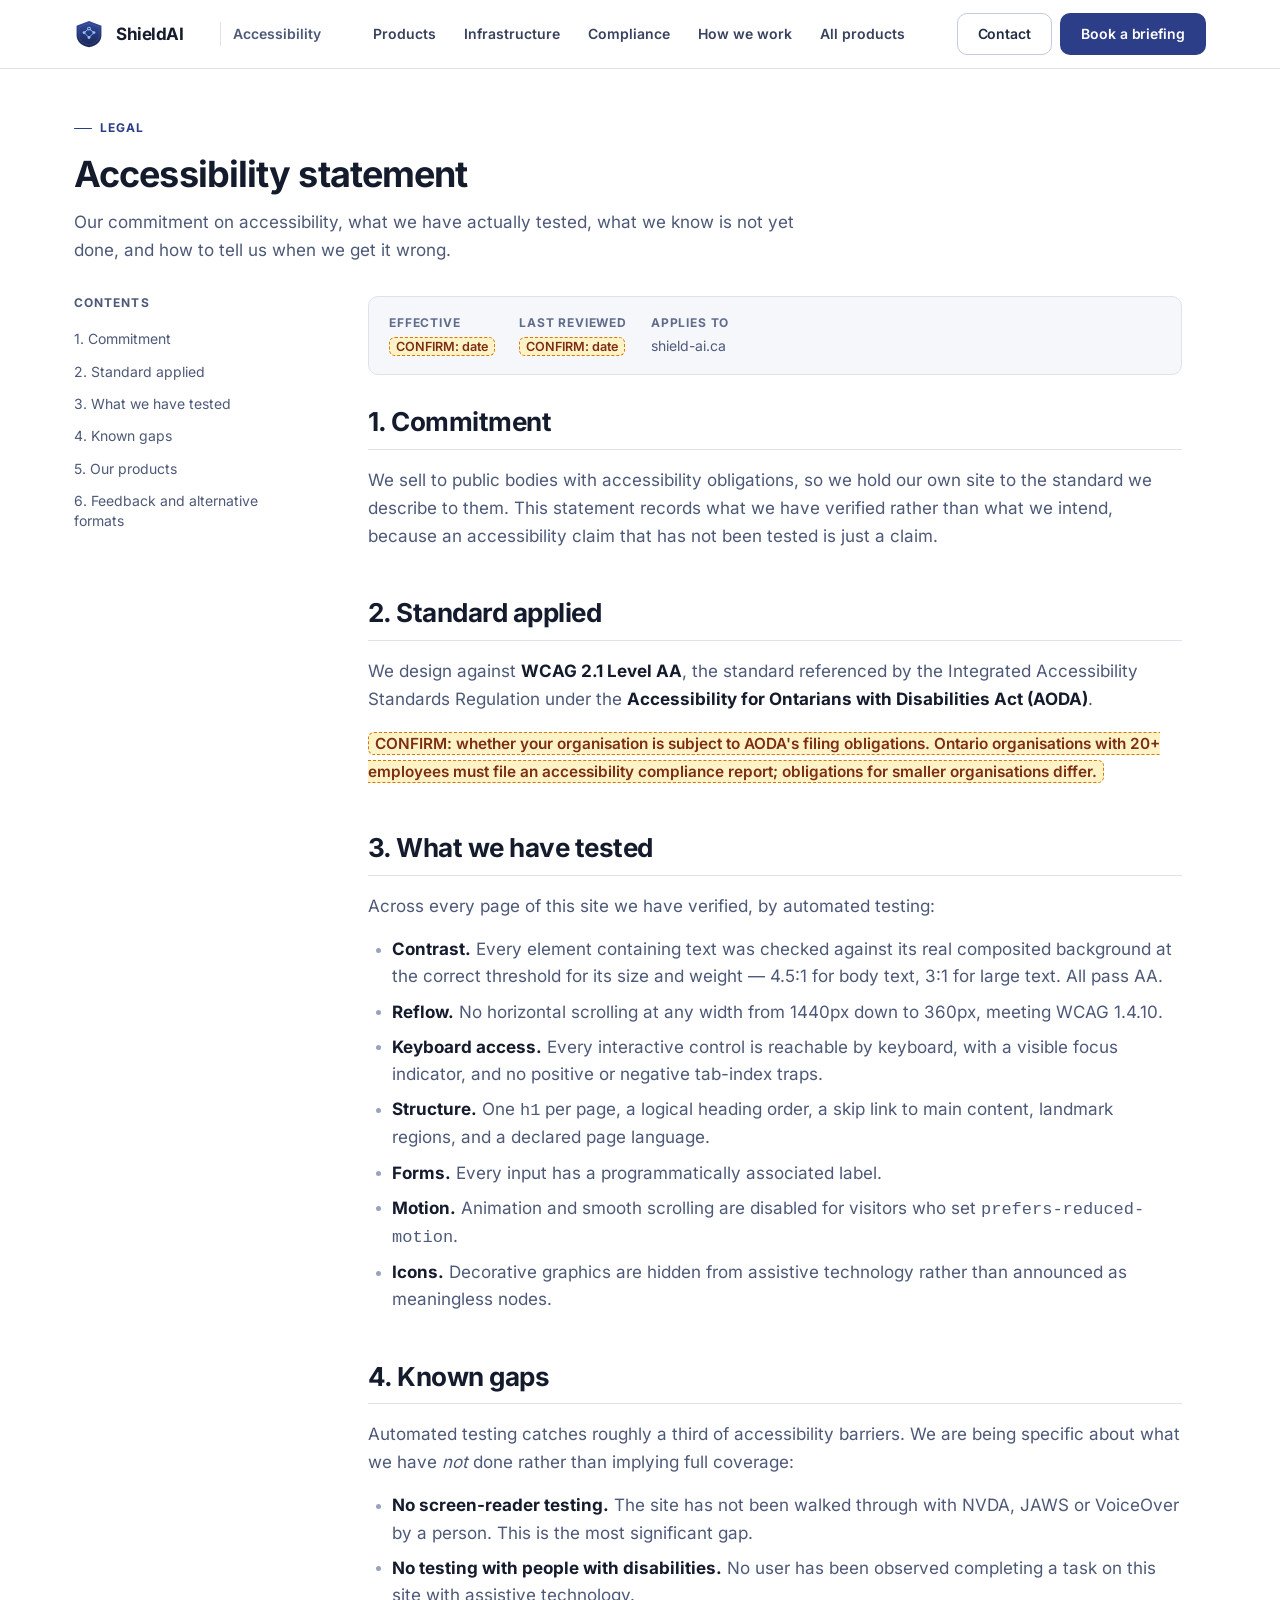
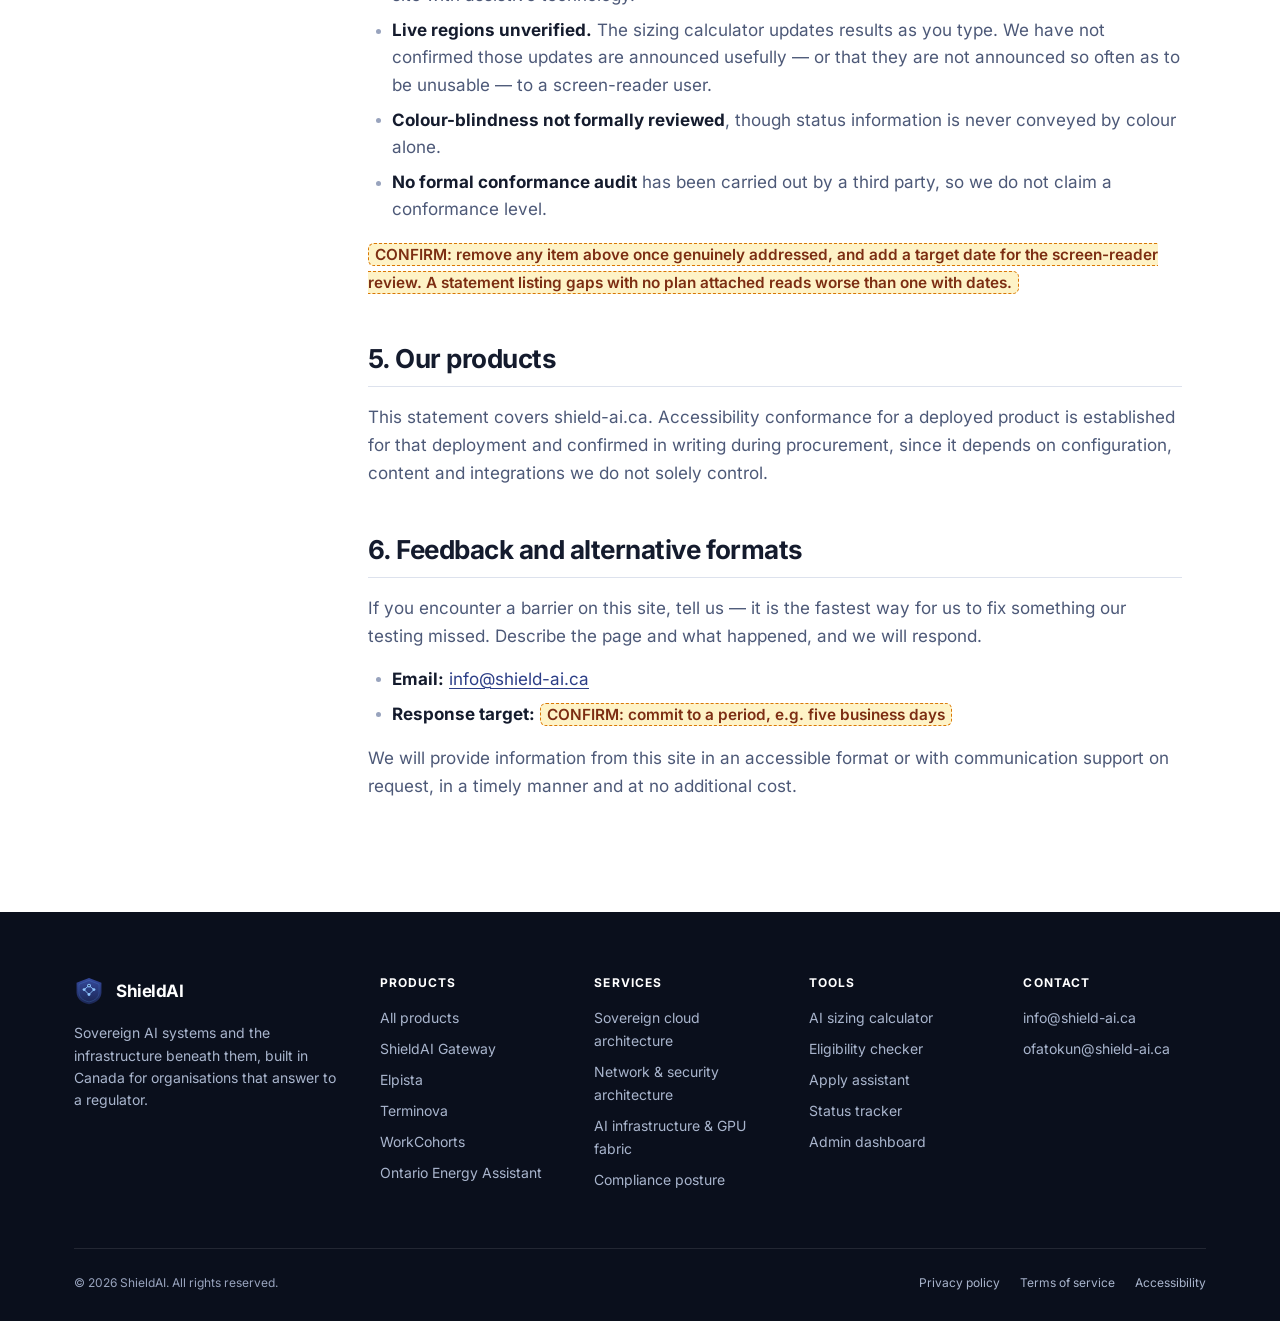
==== accessibility.html @ cab9fbd1 "Add privacy, terms and accessibility pages; self-host fonts The site asserted PIPEDA compliance whil" ====
<!DOCTYPE html>
<html lang="en">
<head>
<meta charset="UTF-8">
<meta name="viewport" content="width=device-width, initial-scale=1">
<title>Accessibility statement — ShieldAI</title>
<meta name="description" content="Our accessibility commitment for shield-ai.ca, what we have tested against WCAG 2.1 AA, and the gaps we know remain.">
<link rel="canonical" href="https://shield-ai.ca/accessibility.html">
<meta name="theme-color" content="#0a0f1c">
<meta name="robots" content="index, follow">
<link rel="icon" href="logo.svg" type="image/svg+xml">
<link rel="stylesheet" href="assets/shield.css">
</head>

<body>
<a class="skip-link" href="#main">Skip to content</a>

<!-- ══ Header ══════════════════════════════════════════════════════════ -->
<header class="site-header">
  <div class="wrap site-header__inner">
    <a class="brand" href="index.html">
      <svg class="brand__mark" viewBox="0 0 64 64" aria-hidden="true">
        <defs>
          <linearGradient id="hm" x1="32" y1="4" x2="32" y2="60" gradientUnits="userSpaceOnUse">
            <stop offset="0" stop-color="#35499C"/><stop offset="1" stop-color="#1B2653"/>
          </linearGradient>
        </defs>
        <path d="M32 4 5.5 14.2v20.3c0 12.4 8.3 21.6 26.5 25.5 18.2-3.9 26.5-13.1 26.5-25.5V14.2L32 4Z" fill="url(#hm)"/>
        <path d="M32 9.4 10.6 17.6v16.9c0 9.9 6.6 17.4 21.4 20.8 14.8-3.4 21.4-10.9 21.4-20.8V17.6L32 9.4Z" fill="none" stroke="#5AA9FF" stroke-opacity=".28" stroke-width="1.4"/>
        <g stroke="#8EC5FF" stroke-width="1.9" stroke-linecap="round" fill="none">
          <path d="M32 20.5 21.5 29M32 20.5 42.5 29M21.5 29 32 39.5M42.5 29 32 39.5"/>
        </g>
        <g fill="#8EC5FF">
          <circle cx="32" cy="20.5" r="4"/><circle cx="21.5" cy="29" r="3.1"/>
          <circle cx="42.5" cy="29" r="3.1"/><circle cx="32" cy="39.5" r="3.1"/>
        </g>
        <circle cx="32" cy="20.5" r="1.7" fill="#131B3B"/>
      </svg>
      <span>ShieldAI</span>
    </a>
    <span class="app-header__context">Accessibility</span>

    <nav class="nav" id="site-nav" aria-label="Primary">
      <a href="#portfolio">Products</a>
      <a href="#infrastructure">Infrastructure</a>
      <a href="#compliance">Compliance</a>
      <a href="#engage">How we work</a>
      <a href="products.html">All products</a>
    </nav>

    <div class="header-cta">
      <a class="btn btn--secondary" href="mailto:info@shield-ai.ca?subject=ShieldAI%20enquiry">Contact</a>
      <a class="btn btn--primary" href="mailto:info@shield-ai.ca?subject=ShieldAI%20briefing%20request&amp;body=Hi%2C%0D%0A%0D%0AI%27d%20like%20to%20book%20a%20technical%20briefing.%0D%0A%0D%0AName%3A%0D%0AOrganisation%3A%0D%0ARole%3A%0D%0AArea%20of%20interest%3A%0D%0ABest%20time%3A%0D%0A">
        Book a briefing
      </a>
    </div>

    <button class="nav-toggle" type="button" aria-expanded="false" aria-controls="site-nav">
      <span class="visually-hidden">Menu</span>
      <svg class="icon-open" viewBox="0 0 24 24" fill="none" stroke="currentColor" stroke-width="2" stroke-linecap="round" aria-hidden="true"><path d="M4 7h16M4 12h16M4 17h16"/></svg>
      <svg class="icon-close" viewBox="0 0 24 24" fill="none" stroke="currentColor" stroke-width="2" stroke-linecap="round" aria-hidden="true"><path d="M6 6l12 12M18 6 6 18"/></svg>
    </button>
  </div>
</header>

<script>
(function () {
  var btn = document.querySelector('.nav-toggle');
  var nav = document.getElementById('site-nav');
  if (!btn || !nav) return;

  function setOpen(open) {
    btn.setAttribute('aria-expanded', String(open));
    if (open) { nav.setAttribute('data-open', ''); }
    else { nav.removeAttribute('data-open'); }
  }

  btn.addEventListener('click', function () {
    setOpen(btn.getAttribute('aria-expanded') !== 'true');
  });

  // Close after choosing a destination, or on Escape
  nav.addEventListener('click', function (e) {
    if (e.target.closest('a')) setOpen(false);
  });
  document.addEventListener('keydown', function (e) {
    if (e.key === 'Escape' && btn.getAttribute('aria-expanded') === 'true') {
      setOpen(false); btn.focus();
    }
  });
  // Reset state if the viewport grows back to the desktop layout
  window.matchMedia('(min-width: 941px)').addEventListener('change', function (m) {
    if (m.matches) setOpen(false);
  });
})();
</script>
<main id="main">
<section class="app-main app-main--plain">
  <div class="wrap">

    <div class="page-head">
      <span class="eyebrow">Legal</span>
      <h1>Accessibility statement</h1>
      <p>
        Our commitment on accessibility, what we have actually tested, what we know is not
        yet done, and how to tell us when we get it wrong.
      </p>
    </div>

    <div class="legal">

      <nav class="legal__toc" aria-label="Contents">
        <h2>Contents</h2>
        <ol>
          <li><a href="#commitment">1. Commitment</a></li>
          <li><a href="#standard">2. Standard applied</a></li>
          <li><a href="#tested">3. What we have tested</a></li>
          <li><a href="#gaps">4. Known gaps</a></li>
          <li><a href="#products">5. Our products</a></li>
          <li><a href="#feedback">6. Feedback and alternative formats</a></li>
        </ol>
      </nav>

      <div class="legal__body">

        <div class="legal__meta">
          <div><strong>Effective</strong><mark class="todo">CONFIRM: date</mark></div>
          <div><strong>Last reviewed</strong><mark class="todo">CONFIRM: date</mark></div>
          <div><strong>Applies to</strong>shield-ai.ca</div>
        </div>

        <section id="commitment">
          <h2>1. Commitment</h2>
          <p>
            We sell to public bodies with accessibility obligations, so we hold our own site to the
            standard we describe to them. This statement records what we have verified rather than
            what we intend, because an accessibility claim that has not been tested is just a claim.
          </p>
        </section>

        <section id="standard">
          <h2>2. Standard applied</h2>
          <p>
            We design against <strong>WCAG 2.1 Level AA</strong>, the standard referenced by the
            Integrated Accessibility Standards Regulation under the <strong>Accessibility for
            Ontarians with Disabilities Act (AODA)</strong>.
          </p>
          <p>
            <mark class="todo">CONFIRM: whether your organisation is subject to AODA's filing
            obligations. Ontario organisations with 20+ employees must file an accessibility
            compliance report; obligations for smaller organisations differ.</mark>
          </p>
        </section>

        <section id="tested">
          <h2>3. What we have tested</h2>
          <p>Across every page of this site we have verified, by automated testing:</p>
          <ul>
            <li><strong>Contrast.</strong> Every element containing text was checked against its real
            composited background at the correct threshold for its size and weight — 4.5:1 for body
            text, 3:1 for large text. All pass AA.</li>
            <li><strong>Reflow.</strong> No horizontal scrolling at any width from 1440px down to
            360px, meeting WCAG 1.4.10.</li>
            <li><strong>Keyboard access.</strong> Every interactive control is reachable by keyboard,
            with a visible focus indicator, and no positive or negative tab-index traps.</li>
            <li><strong>Structure.</strong> One <code>h1</code> per page, a logical heading order, a
            skip link to main content, landmark regions, and a declared page language.</li>
            <li><strong>Forms.</strong> Every input has a programmatically associated label.</li>
            <li><strong>Motion.</strong> Animation and smooth scrolling are disabled for visitors who
            set <code>prefers-reduced-motion</code>.</li>
            <li><strong>Icons.</strong> Decorative graphics are hidden from assistive technology
            rather than announced as meaningless nodes.</li>
          </ul>
        </section>

        <section id="gaps">
          <h2>4. Known gaps</h2>
          <p>
            Automated testing catches roughly a third of accessibility barriers. We are being
            specific about what we have <em>not</em> done rather than implying full coverage:
          </p>
          <ul>
            <li><strong>No screen-reader testing.</strong> The site has not been walked through with
            NVDA, JAWS or VoiceOver by a person. This is the most significant gap.</li>
            <li><strong>No testing with people with disabilities.</strong> No user has been observed
            completing a task on this site with assistive technology.</li>
            <li><strong>Live regions unverified.</strong> The sizing calculator updates results as you
            type. We have not confirmed those updates are announced usefully — or that they are not
            announced so often as to be unusable — to a screen-reader user.</li>
            <li><strong>Colour-blindness not formally reviewed</strong>, though status information is
            never conveyed by colour alone.</li>
            <li><strong>No formal conformance audit</strong> has been carried out by a third party, so
            we do not claim a conformance level.</li>
          </ul>
          <p>
            <mark class="todo">CONFIRM: remove any item above once genuinely addressed, and add a
            target date for the screen-reader review. A statement listing gaps with no plan attached
            reads worse than one with dates.</mark>
          </p>
        </section>

        <section id="products">
          <h2>5. Our products</h2>
          <p>
            This statement covers shield-ai.ca. Accessibility conformance for a deployed product is
            established for that deployment and confirmed in writing during procurement, since it
            depends on configuration, content and integrations we do not solely control.
          </p>
        </section>

        <section id="feedback">
          <h2>6. Feedback and alternative formats</h2>
          <p>
            If you encounter a barrier on this site, tell us — it is the fastest way for us to fix
            something our testing missed. Describe the page and what happened, and we will respond.
          </p>
          <ul>
            <li><strong>Email:</strong> <a href="mailto:info@shield-ai.ca?subject=Accessibility%20feedback">info@shield-ai.ca</a></li>
            <li><strong>Response target:</strong> <mark class="todo">CONFIRM: commit to a period, e.g.
            five business days</mark></li>
          </ul>
          <p>
            We will provide information from this site in an accessible format or with communication
            support on request, in a timely manner and at no additional cost.
          </p>
        </section>

      </div>
    </div>
  </div>
</section>
</main>

<!-- ══ Footer ══════════════════════════════════════════════════════════ -->
<footer class="site-footer">
  <div class="wrap">
    <div class="footer-grid">

      <div class="footer-brand">
        <span class="brand">
          <svg class="brand__mark" viewBox="0 0 64 64" aria-hidden="true">
            <defs>
              <linearGradient id="fm" x1="32" y1="4" x2="32" y2="60" gradientUnits="userSpaceOnUse">
                <stop offset="0" stop-color="#35499C"/><stop offset="1" stop-color="#1B2653"/>
              </linearGradient>
            </defs>
            <path d="M32 4 5.5 14.2v20.3c0 12.4 8.3 21.6 26.5 25.5 18.2-3.9 26.5-13.1 26.5-25.5V14.2L32 4Z" fill="url(#fm)"/>
            <path d="M32 9.4 10.6 17.6v16.9c0 9.9 6.6 17.4 21.4 20.8 14.8-3.4 21.4-10.9 21.4-20.8V17.6L32 9.4Z" fill="none" stroke="#5AA9FF" stroke-opacity=".28" stroke-width="1.4"/>
            <g stroke="#8EC5FF" stroke-width="1.9" stroke-linecap="round" fill="none">
              <path d="M32 20.5 21.5 29M32 20.5 42.5 29M21.5 29 32 39.5M42.5 29 32 39.5"/>
            </g>
            <g fill="#8EC5FF">
              <circle cx="32" cy="20.5" r="4"/><circle cx="21.5" cy="29" r="3.1"/>
              <circle cx="42.5" cy="29" r="3.1"/><circle cx="32" cy="39.5" r="3.1"/>
            </g>
            <circle cx="32" cy="20.5" r="1.7" fill="#131B3B"/>
          </svg>
          <span>ShieldAI</span>
        </span>
        <p>Sovereign AI systems and the infrastructure beneath them, built in Canada for organisations that answer to a regulator.</p>
      </div>

      <div>
        <h4>Products</h4>
        <ul>
          <li><a href="products.html">All products</a></li>
          <li><a href="gateway.html">ShieldAI Gateway</a></li>
          <li><a href="https://elpista.com" target="_blank" rel="noopener">Elpista</a></li>
          <li><a href="https://terminova.io" target="_blank" rel="noopener">Terminova</a></li>
          <li><a href="https://workcohorts.com" target="_blank" rel="noopener">WorkCohorts</a></li>
          <li><a href="ontario-energy-demo.html">Ontario Energy Assistant</a></li>
        </ul>
      </div>

      <div>
        <h4>Services</h4>
        <ul>
          <li><a href="index.html#infrastructure">Sovereign cloud architecture</a></li>
          <li><a href="index.html#infrastructure">Network &amp; security architecture</a></li>
          <li><a href="index.html#infrastructure">AI infrastructure &amp; GPU fabric</a></li>
          <li><a href="index.html#compliance">Compliance posture</a></li>
        </ul>
      </div>

      <div>
        <h4>Tools</h4>
        <ul>
          <li><a href="sizing.html">AI sizing calculator</a></li>
          <li><a href="eligibility-checker.html">Eligibility checker</a></li>
          <li><a href="apply-assistant.html">Apply assistant</a></li>
          <li><a href="status-tracker.html">Status tracker</a></li>
          <li><a href="admin-dashboard.html">Admin dashboard</a></li>
        </ul>
      </div>

      <div>
        <h4>Contact</h4>
        <ul>
          <li><a href="mailto:info@shield-ai.ca">info@shield-ai.ca</a></li>
          <li><a href="mailto:ofatokun@shield-ai.ca">ofatokun@shield-ai.ca</a></li>
        </ul>
      </div>

    </div>

    <div class="footer-bottom">
      <p>&copy; 2026 ShieldAI. All rights reserved.</p>
      <nav aria-label="Legal">
        <a href="privacy.html">Privacy policy</a>
        <a href="terms.html">Terms of service</a>
        <a href="accessibility.html">Accessibility</a>
      </nav>
    </div>
  </div>
</footer>
</body>
</html>
---- assets/shield.css ----
/* ==========================================================================
   0. Fonts — self-hosted
   Served from our own origin rather than fonts.googleapis.com. A visitor's IP
   address is not disclosed to a third party in order to read this site, which
   is the minimum standard for a company that sells data sovereignty.
   Inter and JetBrains Mono are both SIL Open Font License 1.1.
   ========================================================================== */

@font-face {
  font-family: 'Inter'; font-style: normal; font-weight: 400; font-display: swap;
  src: url('fonts/inter-latin-400-normal.woff2') format('woff2');
  unicode-range: U+0000-00FF,U+0131,U+0152-0153,U+02BB-02BC,U+02C6,U+02DA,U+02DC,U+0304,U+0308,U+0329,U+2000-206F,U+2074,U+20AC,U+2122,U+2191,U+2193,U+2212,U+2215,U+FEFF,U+FFFD;
}
@font-face {
  font-family: 'Inter'; font-style: normal; font-weight: 500; font-display: swap;
  src: url('fonts/inter-latin-500-normal.woff2') format('woff2');
  unicode-range: U+0000-00FF,U+0131,U+0152-0153,U+02BB-02BC,U+02C6,U+02DA,U+02DC,U+0304,U+0308,U+0329,U+2000-206F,U+2074,U+20AC,U+2122,U+2191,U+2193,U+2212,U+2215,U+FEFF,U+FFFD;
}
@font-face {
  font-family: 'Inter'; font-style: normal; font-weight: 600; font-display: swap;
  src: url('fonts/inter-latin-600-normal.woff2') format('woff2');
  unicode-range: U+0000-00FF,U+0131,U+0152-0153,U+02BB-02BC,U+02C6,U+02DA,U+02DC,U+0304,U+0308,U+0329,U+2000-206F,U+2074,U+20AC,U+2122,U+2191,U+2193,U+2212,U+2215,U+FEFF,U+FFFD;
}
@font-face {
  font-family: 'Inter'; font-style: normal; font-weight: 700; font-display: swap;
  src: url('fonts/inter-latin-700-normal.woff2') format('woff2');
  unicode-range: U+0000-00FF,U+0131,U+0152-0153,U+02BB-02BC,U+02C6,U+02DA,U+02DC,U+0304,U+0308,U+0329,U+2000-206F,U+2074,U+20AC,U+2122,U+2191,U+2193,U+2212,U+2215,U+FEFF,U+FFFD;
}
@font-face {
  font-family: 'JetBrains Mono'; font-style: normal; font-weight: 400; font-display: swap;
  src: url('fonts/jetbrains-mono-latin-400-normal.woff2') format('woff2');
  unicode-range: U+0000-00FF,U+0131,U+0152-0153,U+02BB-02BC,U+02C6,U+02DA,U+02DC,U+0304,U+0308,U+0329,U+2000-206F,U+2074,U+20AC,U+2122,U+2191,U+2193,U+2212,U+2215,U+FEFF,U+FFFD;
}
@font-face {
  font-family: 'JetBrains Mono'; font-style: normal; font-weight: 500; font-display: swap;
  src: url('fonts/jetbrains-mono-latin-500-normal.woff2') format('woff2');
  unicode-range: U+0000-00FF,U+0131,U+0152-0153,U+02BB-02BC,U+02C6,U+02DA,U+02DC,U+0304,U+0308,U+0329,U+2000-206F,U+2074,U+20AC,U+2122,U+2191,U+2193,U+2212,U+2215,U+FEFF,U+FFFD;
}

/* ==========================================================================
   ShieldAI Design System
   One stylesheet shared by every page. Change a token here, it changes
   everywhere. Do not re-declare these values in page-level <style> blocks.
   ========================================================================== */

/* --- 1. Tokens ---------------------------------------------------------- */

:root {
  /* Ink / neutral ramp — cool-shifted to sit with the brand navy */
  --n-0:   #ffffff;
  --n-25:  #fbfcfe;
  --n-50:  #f5f7fb;
  --n-100: #eceff6;
  --n-200: #dde2ed;
  --n-300: #c3cbdc;
  --n-400: #98a3bd;
  --n-500: #6b7899;
  --n-600: #4d5978;
  --n-700: #38425c;
  --n-800: #232c42;
  --n-900: #141b2d;
  --n-950: #0a0f1c;

  /* Brand — #2C3E87 retained as the 600 step, ramp built around it */
  --b-50:  #eef1fa;
  --b-100: #dbe2f5;
  --b-200: #b9c6ea;
  --b-300: #8fa2da;
  --b-400: #6379c2;
  --b-500: #4256a5;
  --b-600: #2c3e87;   /* documented brand blue */
  --b-700: #24336f;
  --b-800: #1b2653;
  --b-900: #131b3b;

  /* Accent azure — evolved from #4A90E2, brightened for dark-ground legibility */
  --a-300: #8ec5ff;
  --a-400: #5aa9ff;
  --a-500: #3d90f0;
  --a-600: #2f74c9;

  /* Signal colours — status only, never decoration */
  --ok-400:   #34d399;
  --ok-600:   #059669;   /* fills, dots, icons — 3.77:1, NOT valid for text */
  --ok-700:   #047857;   /* the text-safe green: 5.48:1 on white */
  --warn-500: #f59e0b;
  --crit-500: #ef4444;

  /* Semantic surfaces */
  --surface:        var(--n-0);
  --surface-sunken: var(--n-50);
  --surface-dark:   var(--n-950);
  --surface-dark-2: var(--n-900);
  --border:         var(--n-200);
  --border-strong:  var(--n-300);
  --border-dark:    rgba(255, 255, 255, .10);

  /* Semantic text — all AA or better on their intended ground */
  --text:          var(--n-900);
  --text-muted:    var(--n-600);
  /* Not --n-500: that lands at 4.4:1 on white and fails AA for body text.
     #5f6c8b clears 4.5:1 on white through --n-100. Keep --n-500 for
     borders, icons and dividers — non-text uses where AA does not apply. */
  --text-subtle:   #5f6c8b;
  --text-on-dark:  #eef2fa;
  --text-on-dark-muted: #a9b5cd;

  /* Type */
  --font-sans: "Inter", -apple-system, BlinkMacSystemFont, "Segoe UI", Roboto,
               "Helvetica Neue", Arial, sans-serif;
  --font-mono: "JetBrains Mono", ui-monospace, SFMono-Regular, "SF Mono",
               Menlo, Consolas, monospace;

  /* Type scale — 1.200 minor third, clamped for fluid response */
  --t-xs:   0.75rem;
  --t-sm:   0.875rem;
  --t-base: 1rem;
  --t-md:   1.0625rem;
  --t-lg:   clamp(1.125rem, 0.35vw + 1.05rem, 1.25rem);
  --t-xl:   clamp(1.375rem, 0.6vw + 1.25rem, 1.625rem);
  --t-2xl:  clamp(1.75rem, 1.1vw + 1.5rem, 2.25rem);
  --t-3xl:  clamp(2.125rem, 2vw + 1.6rem, 3rem);
  --t-4xl:  clamp(2.5rem, 3.6vw + 1.6rem, 4.25rem);

  /* Spacing — 4px base */
  --s-1: 0.25rem;  --s-2: 0.5rem;   --s-3: 0.75rem;  --s-4: 1rem;
  --s-5: 1.25rem;  --s-6: 1.5rem;   --s-8: 2rem;     --s-10: 2.5rem;
  --s-12: 3rem;    --s-16: 4rem;    --s-20: 5rem;    --s-24: 6rem;
  --s-32: 8rem;

  /* Radii */
  --r-sm: 6px;  --r-md: 10px;  --r-lg: 14px;  --r-xl: 20px;  --r-full: 999px;

  /* Elevation — tinted with the navy so shadows never look grey-dirty */
  --e-1: 0 1px 2px rgba(20, 27, 45, .06), 0 1px 3px rgba(20, 27, 45, .04);
  --e-2: 0 2px 4px rgba(20, 27, 45, .05), 0 4px 12px rgba(20, 27, 45, .06);
  --e-3: 0 4px 8px rgba(20, 27, 45, .05), 0 12px 28px rgba(20, 27, 45, .09);
  --e-4: 0 8px 16px rgba(20, 27, 45, .06), 0 24px 56px rgba(20, 27, 45, .12);

  /* Layout */
  --wrap: 1180px;
  --wrap-narrow: 760px;
  --header-h: 68px;

  --ease: cubic-bezier(.22, .61, .36, 1);
}

/* --- 2. Reset & base ---------------------------------------------------- */

*, *::before, *::after { box-sizing: border-box; }

/* The hidden attribute has to win against component display rules such as
   .field-row{display:grid}, which would otherwise silently re-show it. */
[hidden] { display: none !important; }

* { margin: 0; }

html {
  -webkit-text-size-adjust: 100%;
  scroll-behavior: smooth;
  scroll-padding-top: calc(var(--header-h) + var(--s-4));
}

@media (prefers-reduced-motion: reduce) {
  html { scroll-behavior: auto; }
  *, *::before, *::after {
    animation-duration: .01ms !important;
    animation-iteration-count: 1 !important;
    transition-duration: .01ms !important;
  }
}

body {
  font-family: var(--font-sans);
  font-size: var(--t-md);
  line-height: 1.65;
  color: var(--text);
  background: var(--surface);
  -webkit-font-smoothing: antialiased;
  -moz-osx-font-smoothing: grayscale;
  font-feature-settings: "cv02", "cv03", "cv04", "cv11";
  text-rendering: optimizeLegibility;
}

img, svg, video { display: block; max-width: 100%; }

h1, h2, h3, h4 {
  line-height: 1.15;
  letter-spacing: -0.022em;
  font-weight: 640;
  text-wrap: balance;
  color: var(--text);
}

h1 { font-size: var(--t-4xl); letter-spacing: -0.032em; font-weight: 680; }
h2 { font-size: var(--t-3xl); letter-spacing: -0.028em; }
h3 { font-size: var(--t-xl); }
h4 { font-size: var(--t-lg); }

p { text-wrap: pretty; }

a { color: var(--b-600); text-decoration-thickness: 1px; text-underline-offset: 3px; }

ul, ol { padding: 0; list-style: none; }

/* Focus — one visible ring everywhere, on both grounds */
:where(a, button, input, select, textarea, summary, [tabindex]):focus-visible {
  outline: 2px solid var(--a-500);
  outline-offset: 3px;
  border-radius: var(--r-sm);
}
.on-dark :where(a, button, summary):focus-visible { outline-color: var(--a-300); }

::selection { background: var(--b-200); color: var(--b-900); }

.skip-link {
  position: absolute; left: var(--s-4); top: -100px;
  z-index: 2000; padding: var(--s-3) var(--s-5);
  background: var(--n-950); color: #fff; border-radius: var(--r-md);
  font-weight: 600; text-decoration: none;
  transition: top .16s var(--ease);
}
.skip-link:focus { top: var(--s-4); }

/* --- 3. Layout ---------------------------------------------------------- */

.wrap {
  width: 100%;
  max-width: var(--wrap);
  margin-inline: auto;
  padding-inline: var(--s-6);
}

.section { padding-block: clamp(var(--s-16), 8vw, var(--s-24)); }
.section--tight { padding-block: clamp(var(--s-12), 6vw, var(--s-16)); }
.section--sunken { background: var(--surface-sunken); }

.section--dark {
  background: var(--surface-dark);
  color: var(--text-on-dark);
}
.section--dark h1, .section--dark h2,
.section--dark h3, .section--dark h4 { color: #fff; }

.stack > * + * { margin-top: var(--s-4); }

/* Section heading block */
.sec-head { max-width: 62ch; margin-bottom: var(--s-12); }
.sec-head--center { margin-inline: auto; text-align: center; }
.sec-head p {
  margin-top: var(--s-4);
  font-size: var(--t-lg);
  color: var(--text-muted);
  line-height: 1.6;
}
.section--dark .sec-head p { color: var(--text-on-dark-muted); }

.eyebrow {
  display: inline-flex; align-items: center; gap: var(--s-2);
  font-size: var(--t-xs);
  font-weight: 620;
  letter-spacing: .09em;
  text-transform: uppercase;
  color: var(--b-600);
  margin-bottom: var(--s-4);
}
.eyebrow::before {
  content: ""; width: 18px; height: 1.5px;
  background: currentColor; border-radius: 2px;
}
.section--dark .eyebrow { color: var(--a-400); }

/* --- 4. Buttons --------------------------------------------------------- */

.btn {
  --btn-bg: var(--b-600);
  --btn-fg: #fff;
  --btn-bd: transparent;
  display: inline-flex;
  align-items: center;
  justify-content: center;
  gap: var(--s-2);
  padding: 0.7rem 1.25rem;
  font: inherit;
  font-size: var(--t-sm);
  font-weight: 600;
  letter-spacing: -0.005em;
  line-height: 1.2;
  color: var(--btn-fg);
  background: var(--btn-bg);
  border: 1px solid var(--btn-bd);
  border-radius: var(--r-md);
  text-decoration: none;
  cursor: pointer;
  white-space: nowrap;
  transition: background-color .16s var(--ease), border-color .16s var(--ease),
              transform .16s var(--ease), box-shadow .16s var(--ease);
}
.btn:hover { transform: translateY(-1px); box-shadow: var(--e-2); }
.btn:active { transform: translateY(0); box-shadow: none; }
.btn svg { width: 16px; height: 16px; flex: none; }

.btn--primary:hover { --btn-bg: var(--b-700); }

.btn--secondary {
  --btn-bg: var(--n-0);
  --btn-fg: var(--n-800);
  --btn-bd: var(--border-strong);
}
.btn--secondary:hover { --btn-bg: var(--n-50); --btn-bd: var(--n-400); }

.btn--ghost {
  --btn-bg: transparent;
  --btn-fg: var(--n-700);
  --btn-bd: transparent;
}
.btn--ghost:hover { --btn-bg: var(--n-100); box-shadow: none; }

.btn--lg { padding: 0.9rem 1.6rem; font-size: var(--t-base); }

/* On dark ground */
.on-dark .btn--primary, .section--dark .btn--primary {
  --btn-bg: #fff; --btn-fg: var(--n-950);
}
.on-dark .btn--primary:hover, .section--dark .btn--primary:hover {
  --btn-bg: var(--n-100);
}
.on-dark .btn--secondary, .section--dark .btn--secondary {
  --btn-bg: transparent; --btn-fg: #fff; --btn-bd: rgba(255,255,255,.28);
}
.on-dark .btn--secondary:hover, .section--dark .btn--secondary:hover {
  --btn-bg: rgba(255,255,255,.08); --btn-bd: rgba(255,255,255,.45);
}

.btn-row { display: flex; flex-wrap: wrap; gap: var(--s-3); }

/* Text link with arrow */
.link-arrow {
  display: inline-flex; align-items: center; gap: var(--s-2);
  font-size: var(--t-sm); font-weight: 600;
  color: var(--b-600); text-decoration: none;
}
.link-arrow svg {
  width: 15px; height: 15px;
  transition: transform .16s var(--ease);
}
.link-arrow:hover { text-decoration: underline; }
.link-arrow:hover svg { transform: translateX(3px); }
.on-dark .link-arrow, .section--dark .link-arrow { color: var(--a-300); }

/* --- 5. Header ---------------------------------------------------------- */

.site-header {
  position: sticky; top: 0; z-index: 1000;
  background: rgba(255, 255, 255, .82);
  backdrop-filter: saturate(180%) blur(14px);
  -webkit-backdrop-filter: saturate(180%) blur(14px);
  border-bottom: 1px solid var(--border);
}

.site-header__inner {
  display: flex; align-items: center; gap: var(--s-8);
  height: var(--header-h);
}

.brand {
  display: inline-flex; align-items: center; gap: var(--s-3);
  font-size: 1.0625rem; font-weight: 680; letter-spacing: -0.025em;
  color: var(--n-900); text-decoration: none; flex: none;
}
.brand__mark { width: 30px; height: 30px; flex: none; }
.brand__sub {
  font-weight: 500; color: var(--text-subtle);
  letter-spacing: 0;
}

.nav { display: flex; align-items: center; gap: var(--s-1); margin-inline: auto; }
.nav a {
  display: block;
  white-space: nowrap;
  padding: var(--s-2) var(--s-3);
  font-size: var(--t-sm); font-weight: 530;
  color: var(--n-700); text-decoration: none;
  border-radius: var(--r-sm);
  transition: background-color .14s var(--ease), color .14s var(--ease);
}
.nav a:hover { color: var(--n-950); background: var(--n-100); }

.header-cta { display: flex; align-items: center; gap: var(--s-2); flex: none; }

.nav-toggle {
  display: none;
  align-items: center; justify-content: center;
  width: 40px; height: 40px; flex: none;
  color: var(--n-800);
  background: transparent;
  border: 1px solid var(--border);
  border-radius: var(--r-md);
  cursor: pointer;
}
.nav-toggle svg { width: 20px; height: 20px; }
.nav-toggle .icon-close { display: none; }
.nav-toggle[aria-expanded="true"] .icon-open  { display: none; }
.nav-toggle[aria-expanded="true"] .icon-close { display: block; }

/* Narrow phones: tighten the bar so brand + CTA + toggle still fit at 320px */
@media (max-width: 560px) {
  .site-header__inner { gap: var(--s-3); }
  .header-cta .btn { padding: 0.6rem 0.8rem; font-size: var(--t-xs); }
}

@media (max-width: 940px) {
  .brand__sub { display: none; }
  .nav-toggle { display: inline-flex; order: 3; }
  .header-cta { order: 2; margin-left: auto; }
  .header-cta .btn--secondary { display: none; }

  .nav {
    position: absolute;
    inset-inline: 0;
    top: var(--header-h);
    display: none;
    flex-direction: column;
    align-items: stretch;
    gap: 0;
    margin: 0;
    padding: var(--s-3) var(--s-5) var(--s-5);
    background: var(--surface);
    border-bottom: 1px solid var(--border);
    box-shadow: var(--e-3);
  }
  .nav[data-open] { display: flex; }
  .nav a {
    padding: var(--s-3) var(--s-2);
    font-size: var(--t-base);
    border-bottom: 1px solid var(--border);
    border-radius: 0;
  }
  .nav a:last-child { border-bottom: 0; }
}

/* --- 6. Hero ------------------------------------------------------------ */

.hero {
  position: relative;
  overflow: hidden;
  background:
    radial-gradient(90rem 42rem at 78% -12%, rgba(61,144,240,.20), transparent 62%),
    radial-gradient(60rem 34rem at 8% 8%, rgba(44,62,135,.42), transparent 60%),
    var(--n-950);
  color: var(--text-on-dark);
  padding-block: clamp(var(--s-16), 9vw, var(--s-32)) clamp(var(--s-16), 8vw, var(--s-24));
}

/* Faint engineering grid — reads as substrate, not decoration */
.hero::before {
  content: "";
  position: absolute; inset: 0;
  background-image:
    linear-gradient(rgba(255,255,255,.035) 1px, transparent 1px),
    linear-gradient(90deg, rgba(255,255,255,.035) 1px, transparent 1px);
  background-size: 56px 56px;
  mask-image: radial-gradient(80% 70% at 50% 0%, #000 20%, transparent 78%);
  -webkit-mask-image: radial-gradient(80% 70% at 50% 0%, #000 20%, transparent 78%);
  pointer-events: none;
}
.hero > * { position: relative; }

.hero h1 { color: #fff; max-width: 18ch; }
.hero__lede {
  margin-top: var(--s-6);
  max-width: 62ch;
  font-size: var(--t-lg);
  line-height: 1.6;
  color: var(--text-on-dark-muted);
}
.hero .btn-row { margin-top: var(--s-10); }

.pill {
  display: inline-flex; align-items: center; gap: var(--s-2);
  padding: var(--s-2) var(--s-4);
  font-size: var(--t-xs); font-weight: 560; letter-spacing: .01em;
  color: var(--a-300);
  background: rgba(61,144,240,.10);
  border: 1px solid rgba(61,144,240,.26);
  border-radius: var(--r-full);
  margin-bottom: var(--s-6);
  text-decoration: none;
}
.pill__dot {
  width: 6px; height: 6px; border-radius: 50%;
  background: var(--ok-400); flex: none;
}

/* Trust strip under the hero */
.trust {
  margin-top: clamp(var(--s-12), 6vw, var(--s-20));
  padding-top: var(--s-8);
  border-top: 1px solid var(--border-dark);
}
.trust__label {
  font-size: var(--t-xs); font-weight: 600; letter-spacing: .09em;
  text-transform: uppercase; color: var(--n-400);  /* AA on the navy ground */
  margin-bottom: var(--s-5);
}
.trust__items {
  display: flex; flex-wrap: wrap; gap: var(--s-3) var(--s-8);
  align-items: center;
}
.trust__item {
  display: inline-flex; align-items: center; gap: var(--s-2);
  font-size: var(--t-sm); font-weight: 560;
  color: var(--text-on-dark-muted);
}
.trust__item svg { width: 17px; height: 17px; color: var(--a-400); flex: none; }

/* --- 7. Grid & cards ---------------------------------------------------- */

.grid { display: grid; gap: var(--s-6); }
.grid--2 { grid-template-columns: repeat(auto-fit, minmax(min(100%, 340px), 1fr)); }
.grid--3 { grid-template-columns: repeat(auto-fit, minmax(min(100%, 290px), 1fr)); }
.grid--4 { grid-template-columns: repeat(auto-fit, minmax(min(100%, 230px), 1fr)); }

.card {
  display: flex; flex-direction: column;
  padding: var(--s-8);
  background: var(--surface);
  border: 1px solid var(--border);
  border-radius: var(--r-lg);
  transition: border-color .18s var(--ease), box-shadow .18s var(--ease),
              transform .18s var(--ease);
}
.card h3 { margin-bottom: var(--s-3); }
.card p { color: var(--text-muted); font-size: var(--t-base); }

.card--hover:hover {
  transform: translateY(-3px);
  border-color: var(--border-strong);
  box-shadow: var(--e-3);
}

.section--dark .card {
  background: rgba(255,255,255,.035);
  border-color: var(--border-dark);
}
.section--dark .card p { color: var(--text-on-dark-muted); }
.section--dark .card--hover:hover {
  background: rgba(255,255,255,.06);
  border-color: rgba(255,255,255,.20);
  box-shadow: none;
}

/* Icon chip */
.icon-chip {
  display: grid; place-items: center;
  width: 42px; height: 42px;
  margin-bottom: var(--s-5);
  color: var(--b-600);
  background: var(--b-50);
  border: 1px solid var(--b-100);
  border-radius: var(--r-md);
  flex: none;
}
.icon-chip svg { width: 21px; height: 21px; }
.section--dark .icon-chip {
  color: var(--a-300);
  background: rgba(61,144,240,.10);
  border-color: rgba(61,144,240,.22);
}

/* --- 8. Product cards --------------------------------------------------- */

.product {
  position: relative;
  display: flex; flex-direction: column;
  padding: var(--s-8);
  background: var(--surface);
  border: 1px solid var(--border);
  border-radius: var(--r-lg);
  overflow: hidden;
  transition: border-color .18s var(--ease), box-shadow .18s var(--ease),
              transform .18s var(--ease);
}
.product::before {
  content: "";
  position: absolute; inset-inline: 0; top: 0; height: 3px;
  background: var(--product-accent, var(--b-600));
  opacity: .9;
}
.product:hover {
  transform: translateY(-3px);
  border-color: var(--border-strong);
  box-shadow: var(--e-3);
}
.product__head {
  display: flex; align-items: flex-start; gap: var(--s-4);
  margin-bottom: var(--s-4);
}
.product__mark {
  display: grid; place-items: center;
  width: 40px; height: 40px; flex: none;
  border-radius: var(--r-md);
  color: #fff;
  background: var(--product-accent, var(--b-600));
}
.product__mark svg { width: 20px; height: 20px; }
.product__name { font-size: var(--t-lg); margin: 0; }
.product__kicker {
  display: block;
  font-size: var(--t-xs); font-weight: 600; letter-spacing: .07em;
  text-transform: uppercase; color: var(--n-600);  /* AA at 12px on white */
  margin-top: var(--s-1);
}
.product p { color: var(--text-muted); font-size: var(--t-base); flex: 1; }
.product__foot {
  display: flex; align-items: center; justify-content: space-between;
  gap: var(--s-4); flex-wrap: wrap;
  margin-top: var(--s-6);
  padding-top: var(--s-5);
  border-top: 1px solid var(--border);
}

.tags { display: flex; flex-wrap: wrap; gap: var(--s-2); margin-top: var(--s-5); }
.tag {
  padding: 0.2rem 0.6rem;
  font-size: var(--t-xs); font-weight: 560;
  color: var(--n-700);
  background: var(--n-100);
  border-radius: var(--r-full);
}
.section--dark .tag { color: var(--text-on-dark-muted); background: rgba(255,255,255,.07); }

/* --- 9. Numbered steps -------------------------------------------------- */

.steps { counter-reset: step; display: grid; gap: var(--s-8); }
.step { position: relative; padding-left: 0; }
.step__num {
  display: grid; place-items: center;
  width: 34px; height: 34px;
  margin-bottom: var(--s-4);
  font-size: var(--t-sm); font-weight: 680;
  font-variant-numeric: tabular-nums;
  color: var(--b-600);
  background: var(--b-50);
  border: 1px solid var(--b-200);
  border-radius: var(--r-full);
}
.step h3 { margin-bottom: var(--s-2); font-size: var(--t-lg); }
.step p { color: var(--text-muted); font-size: var(--t-base); }
.section--dark .step__num {
  color: var(--a-300); background: rgba(61,144,240,.10);
  border-color: rgba(61,144,240,.26);
}

/* --- 10. Spec list (technical detail) ----------------------------------- */

.specs { display: grid; gap: var(--s-3); margin-top: var(--s-5); min-width: 0; }
/* Normal flow with a hanging icon — deliberately NOT flex/grid. These lines
   contain inline <code>, and a flex or grid container would make each <code>
   its own item, splitting the sentence into unwrappable fragments. */
.spec {
  position: relative;
  padding-left: 27px;
  font-size: var(--t-sm); line-height: 1.55;
  color: var(--text-on-dark-muted);
  overflow-wrap: break-word;
}
.spec > svg {
  position: absolute; left: 0; top: 5px;
  width: 15px; height: 15px; color: var(--a-400);
}
.spec code {
  display: inline;              /* stay breakable inside the flow */
  font-family: var(--font-mono); font-size: .8125em;
  padding: 1px 5px; border-radius: 4px;
  background: rgba(255,255,255,.08); color: var(--a-300);
  overflow-wrap: break-word;
}

/* --- 11. Framework chips ------------------------------------------------ */

.frameworks {
  display: flex; flex-wrap: wrap; gap: var(--s-3);
  justify-content: center;
}
.framework {
  display: inline-flex; align-items: center; gap: var(--s-2);
  padding: var(--s-3) var(--s-5);
  font-size: var(--t-sm); font-weight: 560;
  color: var(--n-700);
  background: var(--surface);
  border: 1px solid var(--border);
  border-radius: var(--r-full);
}
.framework svg { width: 15px; height: 15px; color: var(--ok-600); flex: none; }

/* --- 12. Stat row ------------------------------------------------------- */

.stats {
  display: grid;
  grid-template-columns: repeat(auto-fit, minmax(min(100%, 180px), 1fr));
  gap: var(--s-6);
}
.stat { padding-left: var(--s-5); border-left: 2px solid var(--b-200); }
.stat__value {
  font-size: var(--t-2xl); font-weight: 700; letter-spacing: -0.03em;
  font-variant-numeric: tabular-nums; line-height: 1.1;
  color: var(--b-600);
}
.stat__label {
  margin-top: var(--s-2);
  font-size: var(--t-sm); color: var(--text-muted);
}
.section--dark .stat { border-left-color: rgba(61,144,240,.35); }
.section--dark .stat__value { color: #fff; }
.section--dark .stat__label { color: var(--text-on-dark-muted); }

/* --- 13. CTA band ------------------------------------------------------- */

.cta-band {
  position: relative; overflow: hidden;
  background:
    radial-gradient(60rem 30rem at 82% 110%, rgba(61,144,240,.24), transparent 60%),
    var(--b-800);
  color: #fff;
  border-radius: var(--r-xl);
  padding: clamp(var(--s-10), 6vw, var(--s-16));
  text-align: center;
}
.cta-band h2 { color: #fff; max-width: 20ch; margin-inline: auto; }
.cta-band p {
  margin: var(--s-4) auto 0;
  max-width: 56ch;
  font-size: var(--t-lg);
  color: rgba(255,255,255,.82);
}
.cta-band .btn-row { justify-content: center; margin-top: var(--s-8); }

/* --- 14. Footer --------------------------------------------------------- */

.site-footer {
  background: var(--n-950);
  color: var(--text-on-dark-muted);
  padding-block: var(--s-16) var(--s-8);
  font-size: var(--t-sm);
}
.footer-grid {
  display: grid;
  grid-template-columns: repeat(auto-fit, minmax(min(100%, 158px), 1fr));
  gap: var(--s-10) var(--s-8);
  padding-bottom: var(--s-12);
}
/* Brand block gets the wider lead column only when there is room for it */
@media (min-width: 1000px) {
  .footer-grid { grid-template-columns: 1.5fr repeat(4, minmax(0, 1fr)); }
}
@media (min-width: 560px) and (max-width: 999px) {
  .footer-brand { grid-column: 1 / -1; }
}
.site-footer h4 {
  font-size: var(--t-xs); font-weight: 620;
  letter-spacing: .09em; text-transform: uppercase;
  color: #fff; margin-bottom: var(--s-4);
}
.site-footer li { margin-bottom: var(--s-2); }
.site-footer a {
  color: var(--text-on-dark-muted); text-decoration: none;
  transition: color .14s var(--ease);
}
.site-footer a:hover { color: #fff; text-decoration: underline; }
.footer-brand .brand { color: #fff; margin-bottom: var(--s-4); }
.footer-brand p { max-width: 34ch; line-height: 1.6; }

.footer-bottom {
  display: flex; flex-wrap: wrap; gap: var(--s-4);
  align-items: center; justify-content: space-between;
  padding-top: var(--s-6);
  border-top: 1px solid var(--border-dark);
  color: var(--n-400);
  font-size: var(--t-xs);
}
.footer-bottom nav { display: flex; flex-wrap: wrap; gap: var(--s-5); }

/* --- 15. Utilities ------------------------------------------------------ */

.visually-hidden {
  position: absolute !important; width: 1px; height: 1px;
  padding: 0; margin: -1px; overflow: hidden;
  clip: rect(0 0 0 0); white-space: nowrap; border: 0;
}
.text-center { text-align: center; }
.mt-0  { margin-top: 0; }
.mt-6  { margin-top: var(--s-6); }
.mt-8  { margin-top: var(--s-8); }
.mt-12 { margin-top: var(--s-12); }
.measure { max-width: 62ch; }

/* Split layout: text beside a visual */
.split {
  display: grid;
  grid-template-columns: repeat(auto-fit, minmax(min(100%, 380px), 1fr));
  gap: clamp(var(--s-10), 5vw, var(--s-16));
  align-items: center;
}

/* --- 16. Narrow viewports ----------------------------------------------- */

@media (max-width: 560px) {
  .wrap { padding-inline: var(--s-5); }
  .card, .product { padding: var(--s-6); }
  .cta-band { padding: var(--s-8) var(--s-6); }
  .btn { width: 100%; }                 /* full-width tap targets */
  .btn-row { flex-direction: column; align-items: stretch; }
  .header-cta .btn { width: auto; }
  .product__foot { align-items: flex-start; flex-direction: column; }
  .trust__items { gap: var(--s-3) var(--s-5); }
  .stat { padding-left: var(--s-4); }
}

@media print {
  .site-header, .cta-band, .skip-link { display: none; }
  body { color: #000; background: #fff; }
}

/* ==========================================================================
   17. Application layer
   Components for the tool pages (checker, assistant, tracker, dashboard,
   demo). Marketing pages will not use most of this. Everything below is
   built from the tokens above — no raw hex values.
   ========================================================================== */

/* --- App shell ---------------------------------------------------------- */

.app-header__context {
  display: inline-flex; align-items: center; gap: var(--s-3);
  padding-left: var(--s-3);
  margin-left: var(--s-1);
  border-left: 1px solid var(--border);
  font-size: var(--t-sm); font-weight: 560; color: var(--text-muted);
}
/* First thing to go when the header row gets tight. This lives here, after the
   base rule above — a copy up in section 5 would be overridden by it. */
@media (max-width: 1100px) { .app-header__context { display: none; } }

.app-main { padding-block: var(--s-10) var(--s-16); background: var(--surface-sunken); min-height: 60vh; }
.app-main--plain { background: var(--surface); }

.page-head { margin-bottom: var(--s-8); }
.page-head h1 { font-size: var(--t-2xl); letter-spacing: -0.025em; }
.page-head p { margin-top: var(--s-3); color: var(--text-muted); max-width: 68ch; }

/* --- Panel -------------------------------------------------------------- */

.panel {
  background: var(--surface);
  border: 1px solid var(--border);
  border-radius: var(--r-lg);
  box-shadow: var(--e-1);
  overflow: hidden;
}
.panel__header {
  display: flex; align-items: center; justify-content: space-between;
  gap: var(--s-4); flex-wrap: wrap;
  padding: var(--s-5) var(--s-6);
  border-bottom: 1px solid var(--border);
  background: var(--n-25);
}
.panel__header h2, .panel__header h3 { font-size: var(--t-lg); margin: 0; }
.panel__body { padding: var(--s-6); }
.panel__body--flush { padding: 0; }
.panel__footer {
  display: flex; align-items: center; justify-content: flex-end;
  gap: var(--s-3); flex-wrap: wrap;
  padding: var(--s-5) var(--s-6);
  border-top: 1px solid var(--border);
  background: var(--n-25);
}

/* --- Forms -------------------------------------------------------------- */

.field { margin-bottom: var(--s-5); }
.field:last-child { margin-bottom: 0; }

.label {
  display: block;
  margin-bottom: var(--s-2);
  font-size: var(--t-sm); font-weight: 600; color: var(--n-800);
}
.label .req { color: var(--crit-500); margin-left: 2px; }

.input, .select, .textarea {
  width: 100%;
  padding: 0.65rem 0.85rem;
  font: inherit; font-size: var(--t-base);
  color: var(--text);
  background: var(--surface);
  border: 1px solid var(--border-strong);
  border-radius: var(--r-md);
  transition: border-color .14s var(--ease), box-shadow .14s var(--ease);
}
.textarea { min-height: 120px; resize: vertical; }
.select {
  appearance: none;
  padding-right: 2.25rem;
  background-image: url("data:image/svg+xml,%3Csvg xmlns='http://www.w3.org/2000/svg' viewBox='0 0 24 24' fill='none' stroke='%234d5978' stroke-width='2' stroke-linecap='round' stroke-linejoin='round'%3E%3Cpath d='m6 9 6 6 6-6'/%3E%3C/svg%3E");
  background-repeat: no-repeat;
  background-position: right 0.7rem center;
  background-size: 18px;
}
.input:hover, .select:hover, .textarea:hover { border-color: var(--n-400); }
.input:focus, .select:focus, .textarea:focus {
  outline: none;
  border-color: var(--b-500);
  box-shadow: 0 0 0 3px rgba(66, 86, 165, .16);
}
.input::placeholder, .textarea::placeholder { color: var(--n-400); }
.input:disabled, .select:disabled, .textarea:disabled {
  background: var(--n-100); color: var(--text-subtle); cursor: not-allowed;
}
.input[aria-invalid="true"], .select[aria-invalid="true"] { border-color: var(--crit-500); }

.hint { margin-top: var(--s-2); font-size: var(--t-sm); color: var(--text-muted); }
.error-text { margin-top: var(--s-2); font-size: var(--t-sm); color: var(--crit-500); font-weight: 500; }

.field-row {
  display: grid;
  grid-template-columns: repeat(auto-fit, minmax(min(100%, 220px), 1fr));
  gap: var(--s-5);
  margin-bottom: var(--s-5);
}
/* Gap alone spaces these — margin as well would double it on the wrapped rows */
.field-row .field { margin-bottom: 0; }
.field-row:last-child { margin-bottom: 0; }

/* Choice controls — the whole block is the target, not just the box */
.choice-group { display: grid; gap: var(--s-3); }
.choice {
  display: flex; align-items: flex-start; gap: var(--s-3);
  padding: var(--s-4);
  background: var(--surface);
  border: 1px solid var(--border-strong);
  border-radius: var(--r-md);
  cursor: pointer;
  transition: border-color .14s var(--ease), background-color .14s var(--ease);
}
.choice:hover { border-color: var(--b-400); background: var(--b-50); }
.choice input { margin-top: 3px; accent-color: var(--b-600); width: 17px; height: 17px; flex: none; }
.choice__text { font-size: var(--t-base); }
.choice__text strong { display: block; font-weight: 600; }
.choice__text span { display: block; font-size: var(--t-sm); color: var(--text-muted); margin-top: 2px; }
.choice:has(input:checked) { border-color: var(--b-600); background: var(--b-50); box-shadow: inset 0 0 0 1px var(--b-600); }
.choice:has(input:focus-visible) { outline: 2px solid var(--a-500); outline-offset: 2px; }

/* --- Stepper ------------------------------------------------------------ */

.stepper {
  display: flex; flex-wrap: wrap; gap: var(--s-2) var(--s-6);
  padding: var(--s-5) var(--s-6);
  border-bottom: 1px solid var(--border);
  background: var(--n-25);
}
.stepper__item {
  display: inline-flex; align-items: center; gap: var(--s-3);
  font-size: var(--t-sm); font-weight: 560; color: var(--text-subtle);
}
.stepper__dot {
  display: grid; place-items: center;
  width: 26px; height: 26px; flex: none;
  font-size: var(--t-xs); font-weight: 680;
  font-variant-numeric: tabular-nums;
  color: var(--text-subtle);
  background: var(--n-100);
  border: 1px solid var(--border-strong);
  border-radius: var(--r-full);
}
.stepper__item.is-active { color: var(--b-700); }
.stepper__item.is-active .stepper__dot {
  color: #fff; background: var(--b-600); border-color: var(--b-600);
}
.stepper__item.is-done { color: var(--ok-700); }
.stepper__item.is-done .stepper__dot {
  color: #fff; background: var(--ok-600); border-color: var(--ok-600);
}

/* --- Status pills ------------------------------------------------------- */

.status {
  display: inline-flex; align-items: center; gap: var(--s-2);
  padding: 0.2rem 0.65rem;
  font-size: var(--t-xs); font-weight: 620; letter-spacing: .01em;
  border-radius: var(--r-full);
  white-space: nowrap;
}
.status::before { content: ""; width: 6px; height: 6px; border-radius: 50%; background: currentColor; flex: none; }
.status--draft      { color: #374151; background: #f3f4f6; }
.status--submitted  { color: #1e40af; background: #dbeafe; }
.status--review     { color: #92400e; background: #fef3c7; }
.status--info       { color: #c2410c; background: #ffedd5; }
.status--approved   { color: #166534; background: #dcfce7; }
.status--rejected   { color: #991b1b; background: #fee2e2; }
.status--paid       { color: #6b21a8; background: #f3e8ff; }

/* --- Data table --------------------------------------------------------- */

.table-wrap { overflow-x: auto; -webkit-overflow-scrolling: touch; }
.table { width: 100%; border-collapse: collapse; font-size: var(--t-sm); }
.table th {
  position: sticky; top: 0; z-index: 1;
  padding: var(--s-3) var(--s-5);
  text-align: left;
  font-size: var(--t-xs); font-weight: 620;
  letter-spacing: .07em; text-transform: uppercase;
  color: var(--text-muted);
  background: var(--n-50);
  border-bottom: 1px solid var(--border);
  white-space: nowrap;
}
.table td {
  padding: var(--s-4) var(--s-5);
  border-bottom: 1px solid var(--border);
  vertical-align: middle;
}
.table tbody tr { transition: background-color .12s var(--ease); }
.table tbody tr:hover { background: var(--n-25); }
.table tbody tr:last-child td { border-bottom: 0; }
.table .num { font-variant-numeric: tabular-nums; text-align: right; }
.table .mono { font-family: var(--font-mono); font-size: .8125rem; color: var(--text-muted); }

/* --- Toolbar / filters -------------------------------------------------- */

.toolbar {
  display: flex; align-items: center; gap: var(--s-3); flex-wrap: wrap;
  padding: var(--s-4) var(--s-6);
  border-bottom: 1px solid var(--border);
}
.toolbar .input { max-width: 320px; }

.filter-btn {
  padding: 0.4rem 0.85rem;
  font: inherit; font-size: var(--t-sm); font-weight: 560;
  color: var(--n-700);
  background: var(--surface);
  border: 1px solid var(--border-strong);
  border-radius: var(--r-full);
  cursor: pointer;
  transition: all .14s var(--ease);
}
.filter-btn:hover { border-color: var(--n-400); background: var(--n-50); }
.filter-btn.active {
  color: #fff; background: var(--b-600); border-color: var(--b-600);
}

/* --- Alerts ------------------------------------------------------------- */

.alert {
  display: flex; gap: var(--s-3);
  padding: var(--s-4) var(--s-5);
  border: 1px solid;
  border-radius: var(--r-md);
  font-size: var(--t-sm); line-height: 1.6;
}
.alert svg { width: 18px; height: 18px; flex: none; margin-top: 2px; }
.alert strong { display: block; margin-bottom: 2px; }
.alert--info    { color: #1e3a8a; background: #eff6ff; border-color: #bfdbfe; }
.alert--success { color: #14532d; background: #f0fdf4; border-color: #bbf7d0; }
.alert--warn    { color: #78350f; background: #fffbeb; border-color: #fde68a; }
.alert--danger  { color: #7f1d1d; background: #fef2f2; border-color: #fecaca; }

/* --- Timeline ----------------------------------------------------------- */

.timeline { position: relative; padding-left: var(--s-8); }
.timeline::before {
  content: ""; position: absolute; left: 9px; top: 6px; bottom: 6px;
  width: 2px; background: var(--border);
}
.timeline__item { position: relative; padding-bottom: var(--s-6); }
.timeline__item:last-child { padding-bottom: 0; }
.timeline__item::before {
  content: ""; position: absolute; left: calc(var(--s-8) * -1 + 4px); top: 5px;
  width: 12px; height: 12px; border-radius: 50%;
  background: var(--n-300); border: 2px solid var(--surface);
  box-shadow: 0 0 0 2px var(--border);
}
.timeline__item.is-done::before { background: var(--ok-600); box-shadow: 0 0 0 2px var(--ok-600); }
.timeline__item.is-active::before { background: var(--b-600); box-shadow: 0 0 0 2px var(--b-600); }
.timeline__title { font-size: var(--t-base); font-weight: 600; }
.timeline__meta { font-size: var(--t-sm); color: var(--text-subtle); margin-top: 2px; }
.timeline__body { font-size: var(--t-sm); color: var(--text-muted); margin-top: var(--s-2); }

/* --- Chat --------------------------------------------------------------- */

.chat {
  display: flex; flex-direction: column;
  height: min(70vh, 620px);
  background: var(--surface);
  border: 1px solid var(--border);
  border-radius: var(--r-lg);
  overflow: hidden;
}
.chat__header {
  display: flex; align-items: center; gap: var(--s-3);
  padding: var(--s-4) var(--s-5);
  border-bottom: 1px solid var(--border);
  background: var(--n-25);
}
.chat__log {
  flex: 1; overflow-y: auto;
  padding: var(--s-5);
  display: flex; flex-direction: column; gap: var(--s-4);
  scroll-behavior: smooth;
}
.msg { display: flex; gap: var(--s-3); max-width: 78%; }
.msg__avatar {
  display: grid; place-items: center;
  width: 30px; height: 30px; flex: none;
  border-radius: var(--r-full);
  font-size: var(--t-xs); font-weight: 700;
  color: #fff; background: var(--b-600);
}
.msg__avatar svg { width: 16px; height: 16px; }
.msg__bubble {
  padding: var(--s-3) var(--s-4);
  font-size: var(--t-base); line-height: 1.6;
  background: var(--n-100);
  border-radius: var(--r-md);
  border-top-left-radius: var(--r-sm);
}
.msg--user { margin-left: auto; flex-direction: row-reverse; }
.msg--user .msg__avatar { background: var(--n-700); }
.msg--user .msg__bubble {
  color: #fff; background: var(--b-600);
  border-radius: var(--r-md); border-top-right-radius: var(--r-sm);
}
.chat__compose {
  display: flex; gap: var(--s-3);
  padding: var(--s-4) var(--s-5);
  border-top: 1px solid var(--border);
  background: var(--n-25);
}
.chat__compose .input { flex: 1; }

.typing { display: inline-flex; gap: 4px; align-items: center; padding: 4px 0; }
.typing span {
  width: 6px; height: 6px; border-radius: 50%; background: var(--n-400);
  animation: typing 1.2s var(--ease) infinite;
}
.typing span:nth-child(2) { animation-delay: .18s; }
.typing span:nth-child(3) { animation-delay: .36s; }
@keyframes typing { 0%, 60%, 100% { opacity: .3; transform: translateY(0); } 30% { opacity: 1; transform: translateY(-3px); } }

/* --- Modal -------------------------------------------------------------- */

.modal-backdrop {
  position: fixed; inset: 0; z-index: 1500;
  display: grid; place-items: center;
  padding: var(--s-5);
  background: rgba(10, 15, 28, .55);
  backdrop-filter: blur(3px);
}
.modal-backdrop[hidden] { display: none; }
.modal {
  width: min(100%, 720px);
  max-height: 86vh;
  display: flex; flex-direction: column;
  background: var(--surface);
  border-radius: var(--r-lg);
  box-shadow: var(--e-4);
  overflow: hidden;
}
.modal__header {
  display: flex; align-items: center; justify-content: space-between; gap: var(--s-4);
  padding: var(--s-5) var(--s-6);
  border-bottom: 1px solid var(--border);
}
.modal__body { padding: var(--s-6); overflow-y: auto; }
.modal__close {
  display: grid; place-items: center;
  width: 34px; height: 34px; flex: none;
  color: var(--text-muted); background: transparent;
  border: 0; border-radius: var(--r-md); cursor: pointer;
}
.modal__close:hover { background: var(--n-100); color: var(--text); }
.modal__close svg { width: 18px; height: 18px; }

/* --- Definition list ---------------------------------------------------- */

.dl { display: grid; gap: var(--s-4); }
.dl--2 { grid-template-columns: repeat(auto-fit, minmax(min(100%, 200px), 1fr)); }
.dl dt {
  font-size: var(--t-xs); font-weight: 620; letter-spacing: .07em;
  text-transform: uppercase; color: var(--text-muted);
  margin-bottom: var(--s-1);
}
.dl dd { margin: 0; font-size: var(--t-base); font-weight: 500; }

/* --- Empty state -------------------------------------------------------- */

.empty { padding: var(--s-16) var(--s-6); text-align: center; }
.empty svg { width: 40px; height: 40px; margin: 0 auto var(--s-4); color: var(--n-400); }
.empty h3 { font-size: var(--t-lg); margin-bottom: var(--s-2); }
.empty p { color: var(--text-muted); font-size: var(--t-sm); max-width: 44ch; margin-inline: auto; }

/* ==========================================================================
   18. Legal documents
   Long-form policy pages: privacy, terms, accessibility.
   ========================================================================== */

.legal { display: grid; grid-template-columns: minmax(0, 1fr); gap: var(--s-10); }
@media (min-width: 940px) {
  .legal { grid-template-columns: 230px minmax(0, 1fr); gap: var(--s-16); align-items: start; }
  .legal__toc { position: sticky; top: calc(var(--header-h) + var(--s-6)); }
}

.legal__toc h2 {
  font-size: var(--t-xs); font-weight: 620; letter-spacing: .09em;
  text-transform: uppercase; color: var(--text-muted);
  margin-bottom: var(--s-4);
}
.legal__toc ol { counter-reset: toc; display: grid; gap: var(--s-1); }
.legal__toc a {
  display: block; padding: var(--s-1) 0;
  font-size: var(--t-sm); line-height: 1.45;
  color: var(--text-muted); text-decoration: none;
}
.legal__toc a:hover { color: var(--b-600); text-decoration: underline; }

.legal__body { max-width: 74ch; min-width: 0; }
.legal__body section { margin-bottom: var(--s-12); scroll-margin-top: calc(var(--header-h) + var(--s-6)); }
.legal__body h2 {
  font-size: var(--t-xl); letter-spacing: -0.02em;
  margin-bottom: var(--s-4);
  padding-bottom: var(--s-3);
  border-bottom: 1px solid var(--border);
}
.legal__body h3 { font-size: var(--t-base); font-weight: 640; margin: var(--s-6) 0 var(--s-2); }
.legal__body p { margin-bottom: var(--s-4); color: var(--text-muted); }
.legal__body p:last-child { margin-bottom: 0; }
.legal__body strong { color: var(--text); font-weight: 620; }

.legal__body ul { margin: 0 0 var(--s-4); display: grid; gap: var(--s-2); }
.legal__body ul li {
  position: relative; padding-left: var(--s-6);
  color: var(--text-muted); line-height: 1.6;
}
.legal__body ul li::before {
  content: ""; position: absolute; left: var(--s-2); top: .68em;
  width: 5px; height: 5px; border-radius: 50%; background: var(--n-400);
}
.legal__body ol { margin: 0 0 var(--s-4); counter-reset: n; display: grid; gap: var(--s-2); }
.legal__body ol li {
  position: relative; padding-left: var(--s-8);
  color: var(--text-muted); line-height: 1.6;
  counter-increment: n;
}
.legal__body ol li::before {
  content: counter(n) "."; position: absolute; left: 0; top: 0;
  font-variant-numeric: tabular-nums; font-weight: 620; color: var(--text-subtle);
}

.legal__meta {
  display: flex; flex-wrap: wrap; gap: var(--s-2) var(--s-6);
  padding: var(--s-4) var(--s-5);
  margin-bottom: var(--s-8);
  font-size: var(--t-sm);
  background: var(--n-50);
  border: 1px solid var(--border);
  border-radius: var(--r-md);
}
.legal__meta div { color: var(--text-muted); }
.legal__meta strong { display: block; font-size: var(--t-xs); text-transform: uppercase;
  letter-spacing: .07em; color: var(--text-subtle); font-weight: 620; margin-bottom: 2px; }

/* Unverified facts. Deliberately loud — a legal page must not go live with
   an invented retention period or entity name sitting quietly inside it. */
mark.todo {
  padding: 1px 6px;
  font-size: .9em; font-weight: 600;
  color: #7c2d12; background: #fef3c7;
  border: 1px dashed #d97706; border-radius: var(--r-sm);
}
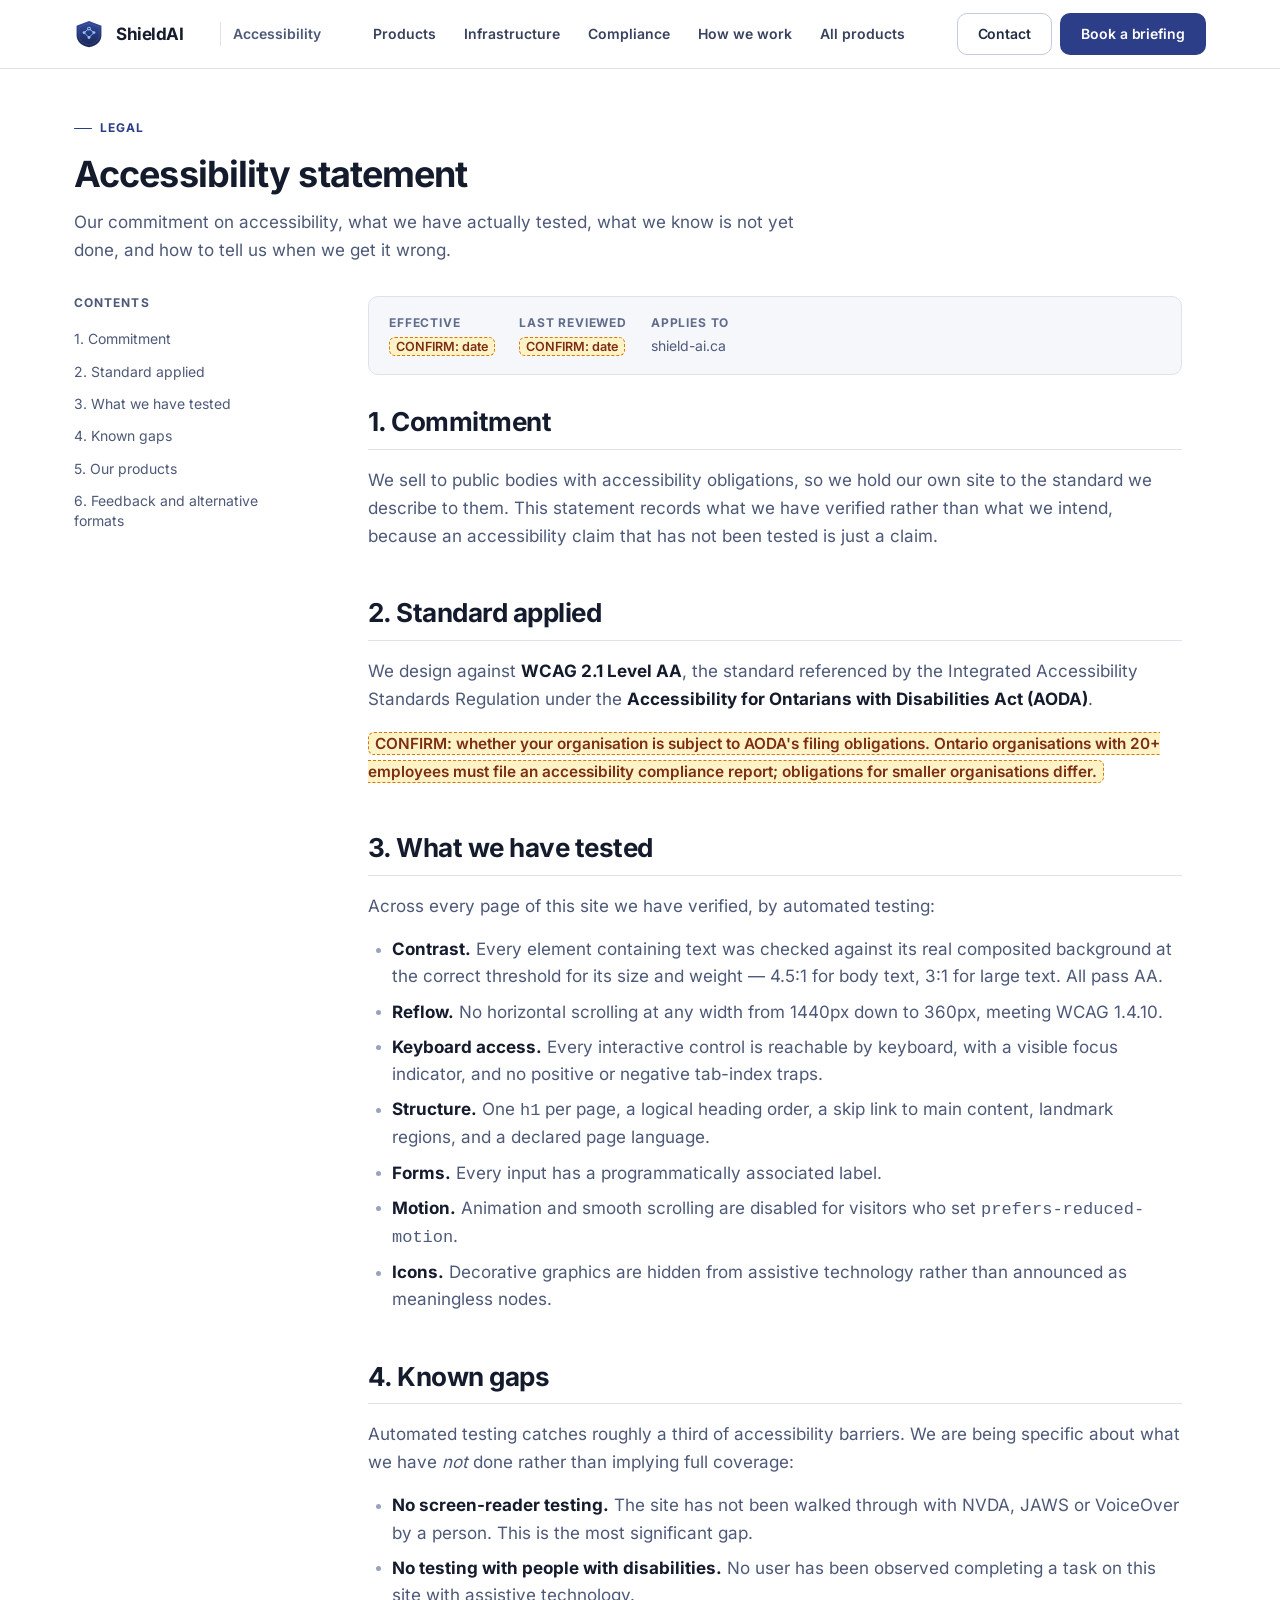
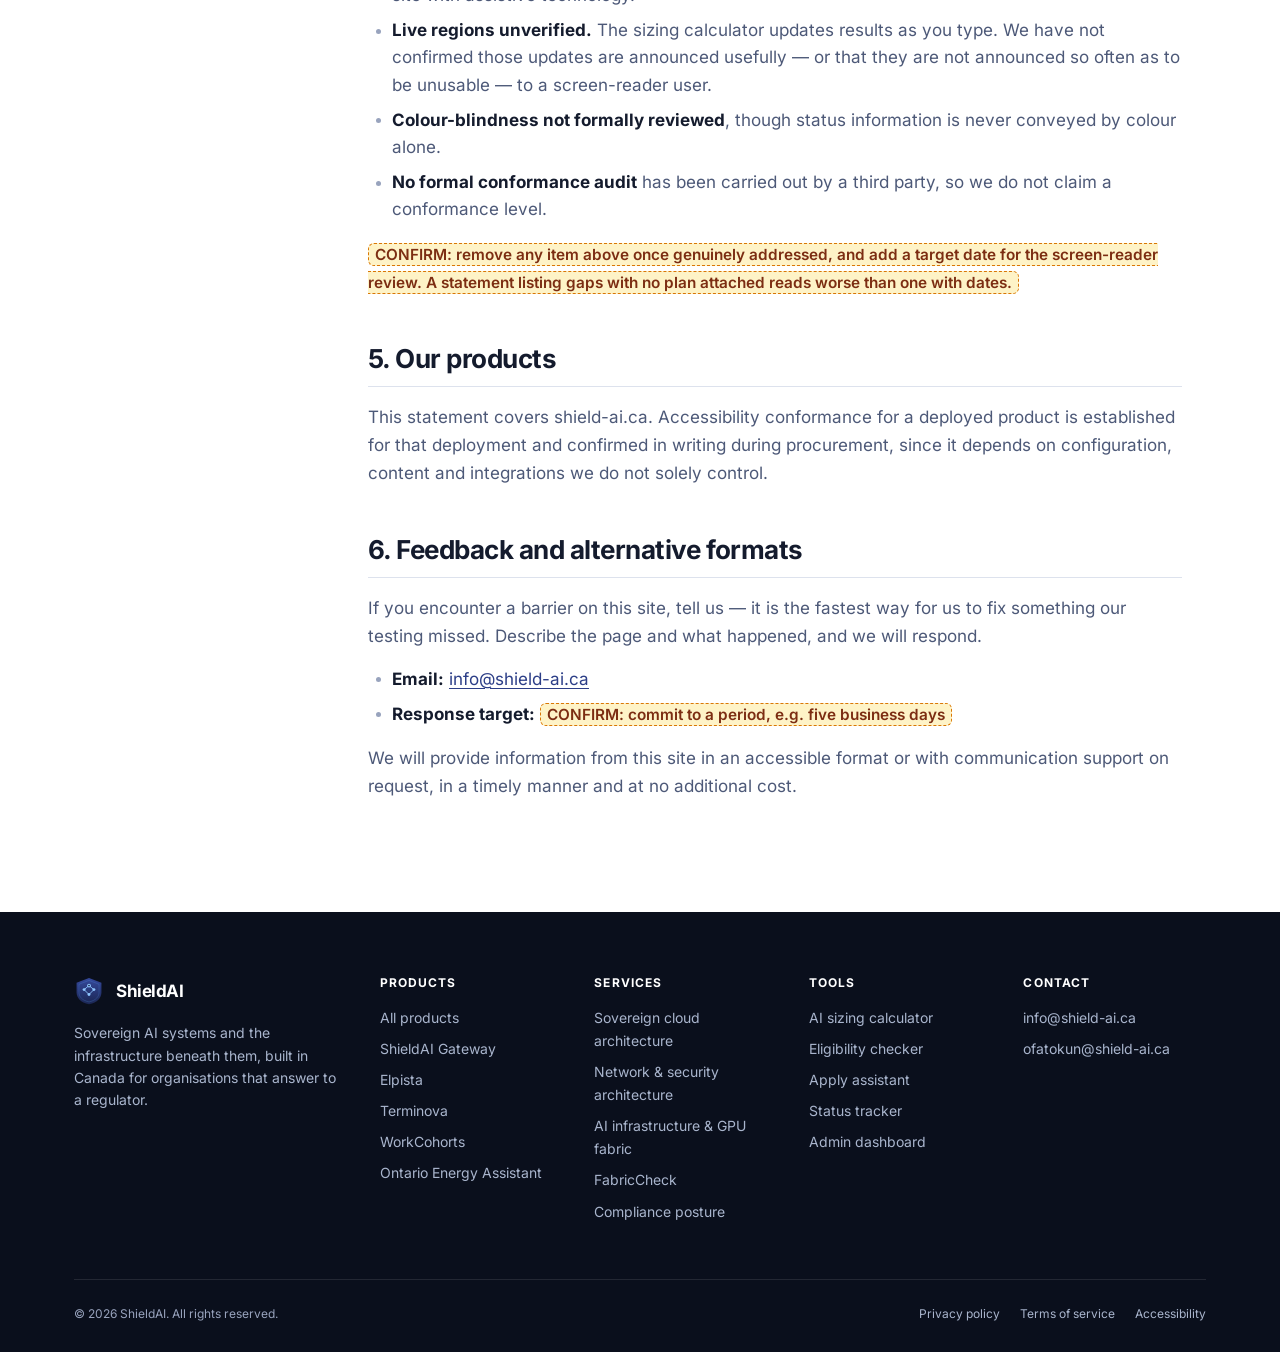
==== commit 76c7bddd: "Add FabricCheck to the infrastructure practice FabricCheck is an independent performance check for N" ====
--- a/accessibility.html
+++ b/accessibility.html
@@ -41,10 +41,10 @@
     <span class="app-header__context">Accessibility</span>
 
     <nav class="nav" id="site-nav" aria-label="Primary">
-      <a href="#portfolio">Products</a>
-      <a href="#infrastructure">Infrastructure</a>
-      <a href="#compliance">Compliance</a>
-      <a href="#engage">How we work</a>
+      <a href="index.html#portfolio">Products</a>
+      <a href="index.html#infrastructure">Infrastructure</a>
+      <a href="index.html#compliance">Compliance</a>
+      <a href="index.html#engage">How we work</a>
       <a href="products.html">All products</a>
     </nav>
 
@@ -278,6 +278,7 @@
           <li><a href="index.html#infrastructure">Sovereign cloud architecture</a></li>
           <li><a href="index.html#infrastructure">Network &amp; security architecture</a></li>
           <li><a href="index.html#infrastructure">AI infrastructure &amp; GPU fabric</a></li>
+          <li><a href="index.html#fabriccheck">FabricCheck</a></li>
           <li><a href="index.html#compliance">Compliance posture</a></li>
         </ul>
       </div>
--- a/assets/shield.css
+++ b/assets/shield.css
@@ -1278,3 +1278,52 @@
   color: #7c2d12; background: #fef3c7;
   border: 1px dashed #d97706; border-radius: var(--r-sm);
 }
+
+/* ==========================================================================
+   19. Featured offering
+   A named, fixed-scope engagement given more weight than a capability card.
+   ========================================================================== */
+
+.offer {
+  padding: clamp(var(--s-6), 4vw, var(--s-10));
+  background: rgba(61, 144, 240, .07);
+  border: 1px solid rgba(61, 144, 240, .26);
+  border-radius: var(--r-lg);
+}
+.offer__head { display: flex; align-items: flex-start; gap: var(--s-5); margin-bottom: var(--s-5); }
+.offer__head .icon-chip { margin-bottom: 0; }
+.offer__name { font-size: var(--t-2xl); letter-spacing: -0.03em; margin: 0; }
+.offer__kicker {
+  margin-top: var(--s-2);
+  font-size: var(--t-lg); line-height: 1.5;
+  color: var(--text-on-dark-muted);
+}
+.offer__lede { max-width: 72ch; margin-bottom: var(--s-8); }
+.section--dark .offer__lede { color: var(--text-on-dark-muted); }
+
+.offer__finds { display: grid; gap: var(--s-6); margin-bottom: var(--s-8); }
+@media (min-width: 760px) { .offer__finds { grid-template-columns: repeat(3, minmax(0, 1fr)); } }
+.offer__find h4 { font-size: var(--t-base); margin-bottom: var(--s-2); }
+.offer__find p { font-size: var(--t-sm); line-height: 1.6; color: var(--text-on-dark-muted); }
+.offer__find code {
+  font-family: var(--font-mono); font-size: .8125em;
+  padding: 1px 5px; border-radius: 4px;
+  background: rgba(255,255,255,.08); color: var(--a-300);
+}
+
+.offer__foot {
+  display: flex; flex-wrap: wrap; align-items: center; gap: var(--s-5);
+  padding-top: var(--s-6);
+  border-top: 1px solid var(--border-dark);
+}
+.offer__deliver { flex: 1 1 340px; font-size: var(--t-sm); color: var(--text-on-dark-muted); }
+.offer__deliver strong { color: #fff; font-weight: 620; }
+
+/* The free tool and the paid check, framed as one before/after pair */
+.pair-intro {
+  margin-top: clamp(var(--s-12), 6vw, var(--s-16));
+  margin-bottom: var(--s-6);
+  font-size: var(--t-lg); font-weight: 560;
+  color: #fff;
+}
+.pair-intro span { color: var(--text-on-dark-muted); font-weight: 400; }
